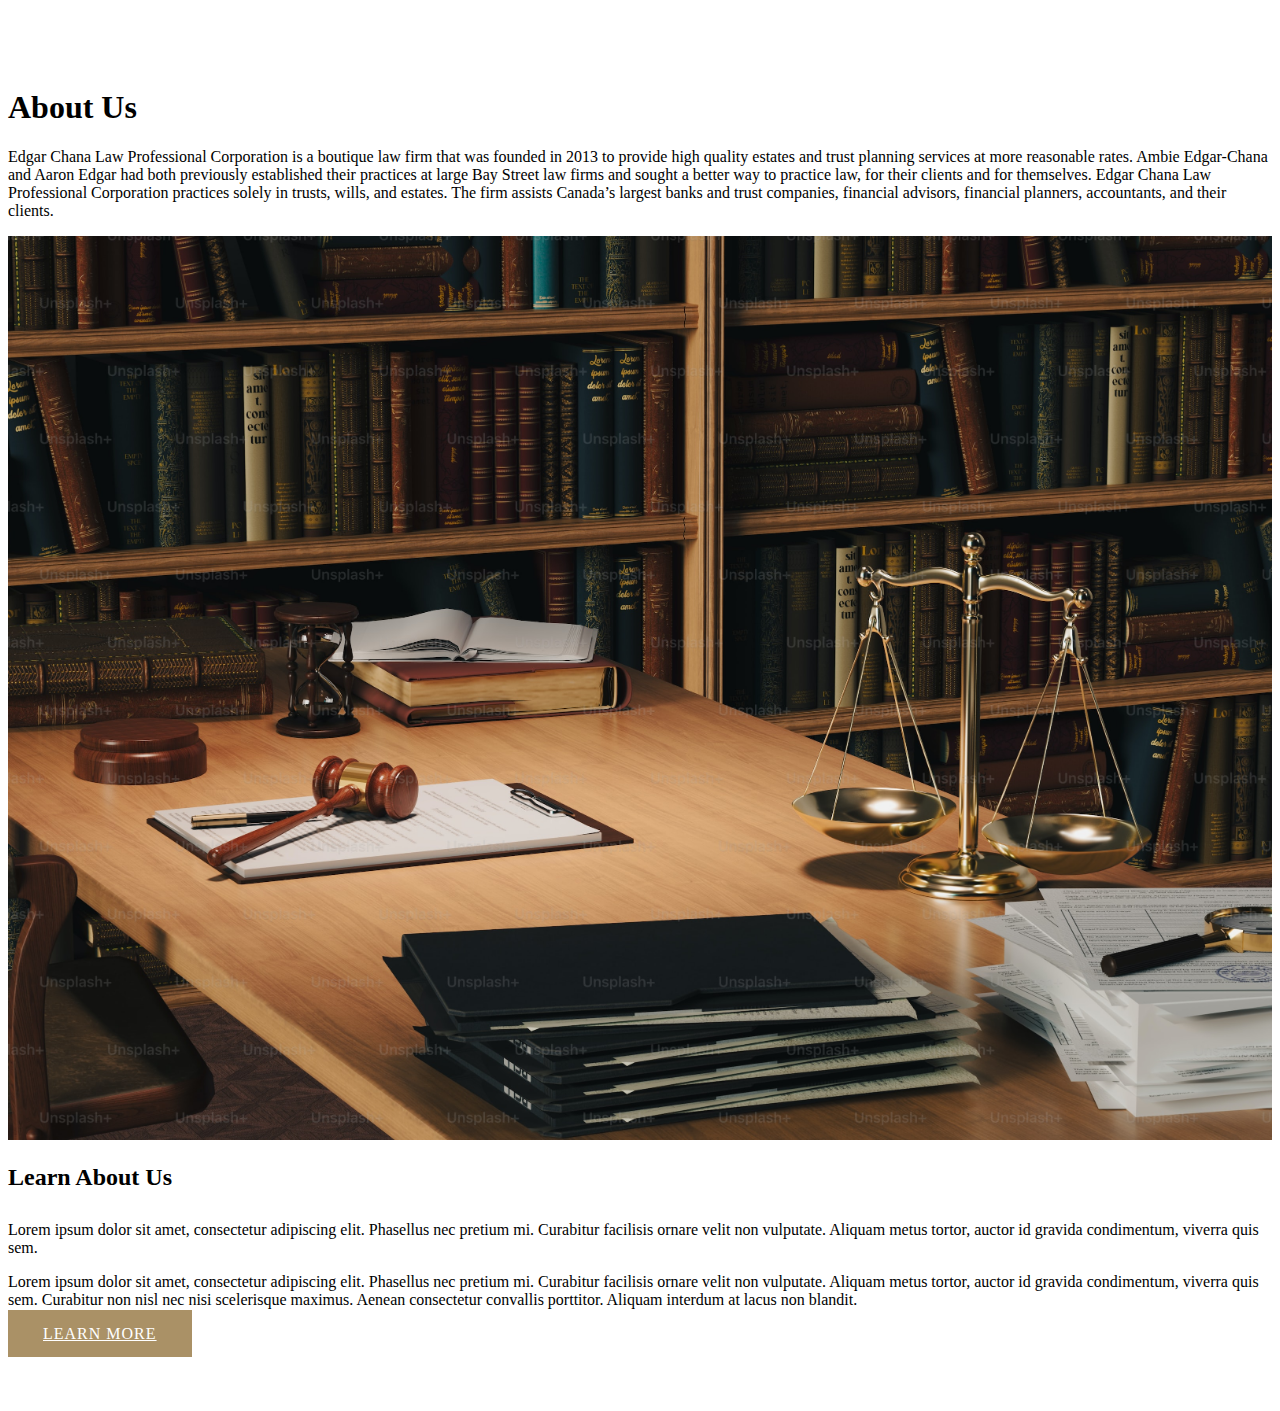
==== aboutus.html @ ec417749 "working on about us page" ====
<!DOCTYPE html>
<html lang="en">
<head>
    <meta charset="UTF-8">
    <meta name="viewport" content="width=device-width, initial-scale=1.0">

    <title>About Us</title>

    <link rel="stylesheet" href="/css/aboutus.css">
</head>
<body>
    <div class="about">
        <div class="container">
            <div class="row align-items-center">
                <h1>About Us</h1>
                <p>Edgar Chana Law Professional Corporation is a boutique law firm that was founded in 2013 to provide high quality estates and trust planning services 
                    at more reasonable rates. Ambie Edgar-Chana and Aaron Edgar had both previously established their practices at large Bay Street law firms and sought 
                    a better way to practice law, for their clients and for themselves.
                    Edgar Chana Law Professional Corporation practices solely in trusts, wills, and estates.
                     The firm assists Canada’s largest banks and trust companies, financial advisors, financial planners, accountants, and their clients.</p>
                <div class="col-lg-6 col-md-6">
                    <div class="about-img">
                        <img src="img/aboutus.jpeg" alt="Image">
                    </div>
                </div>
                <div class="col-lg-6 col-md-6">
                    <div class="section-header">
                        <h2>Learn About Us</h2>
                    </div>
                    <div class="about-text">
                        <p>
                            Lorem ipsum dolor sit amet, consectetur adipiscing elit. Phasellus nec pretium mi. Curabitur facilisis ornare velit non vulputate. Aliquam metus tortor, auctor id gravida condimentum, viverra quis sem.
                        </p>
                        <p>
                            Lorem ipsum dolor sit amet, consectetur adipiscing elit. Phasellus nec pretium mi. Curabitur facilisis ornare velit non vulputate. Aliquam metus tortor, auctor id gravida condimentum, viverra quis sem. Curabitur non nisl nec nisi scelerisque maximus. Aenean consectetur convallis porttitor. Aliquam interdum at lacus non blandit.
                        </p>
                        <a class="btn" href="">Learn More</a>
                    </div>
                </div>
            </div>
        </div>
    </div>
</body>
</html>
---- css/aboutus.css ----
.about {
    position: relative;
    width: 100%;
    padding: 60px 0;
}

.about .section-header {
    margin-bottom: 30px;
}

.about .about-img img {
    width: 100%;
    height: 100%;
    object-fit: cover;
}

.about .about-text p {
    font-size: 16px;
}

.about .about-text a.btn {
    position: relative;
    margin-top: 15px;
    padding: 15px 35px;
    font-size: 16px;
    font-weight: 500;
    letter-spacing: 1px;
    text-transform: uppercase;
    color: #fff;
    border-radius: 0;
    background: #aa9166;
    transition: .3s;
}

.about .about-text a.btn:hover {
    color: #121518;
    background: #aa9166;
}

@media (max-width: 768px) {
    .about .about-img {
        margin-bottom: 30px;
        height: auto;
    }
}
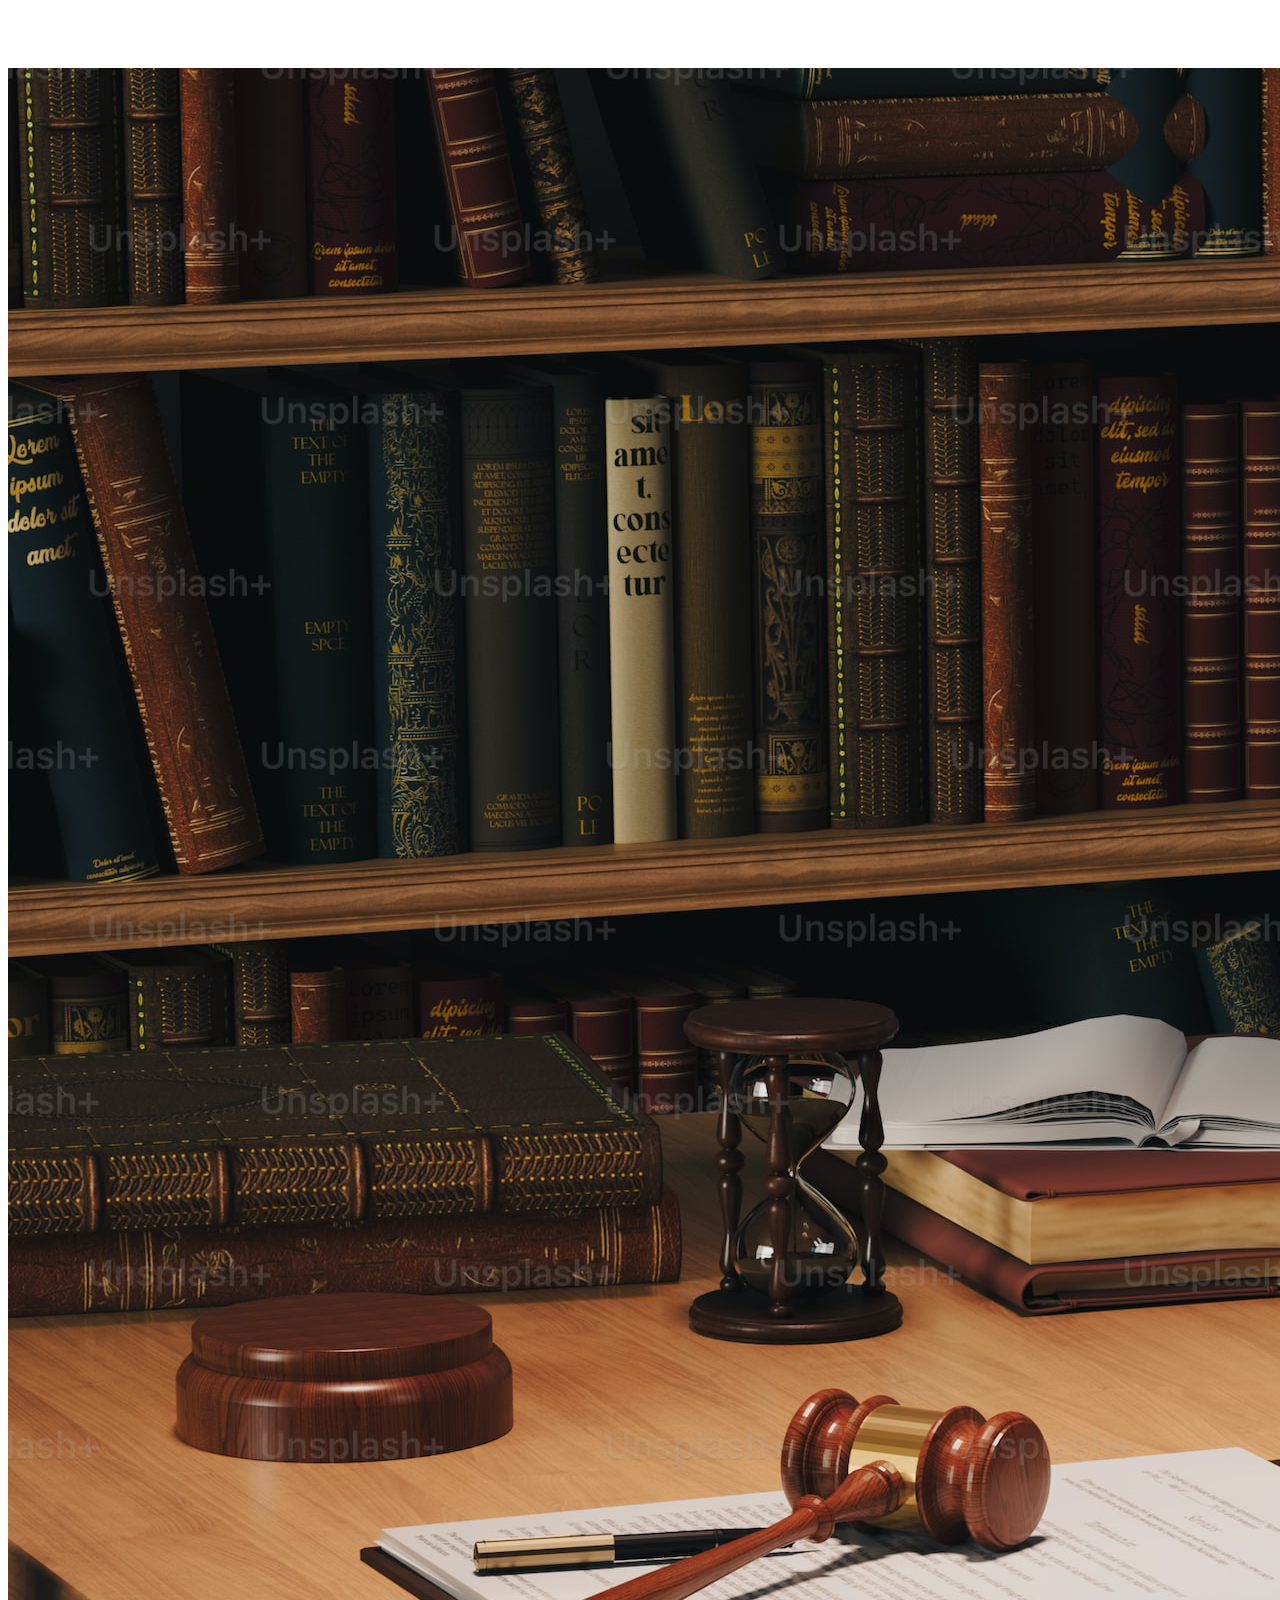
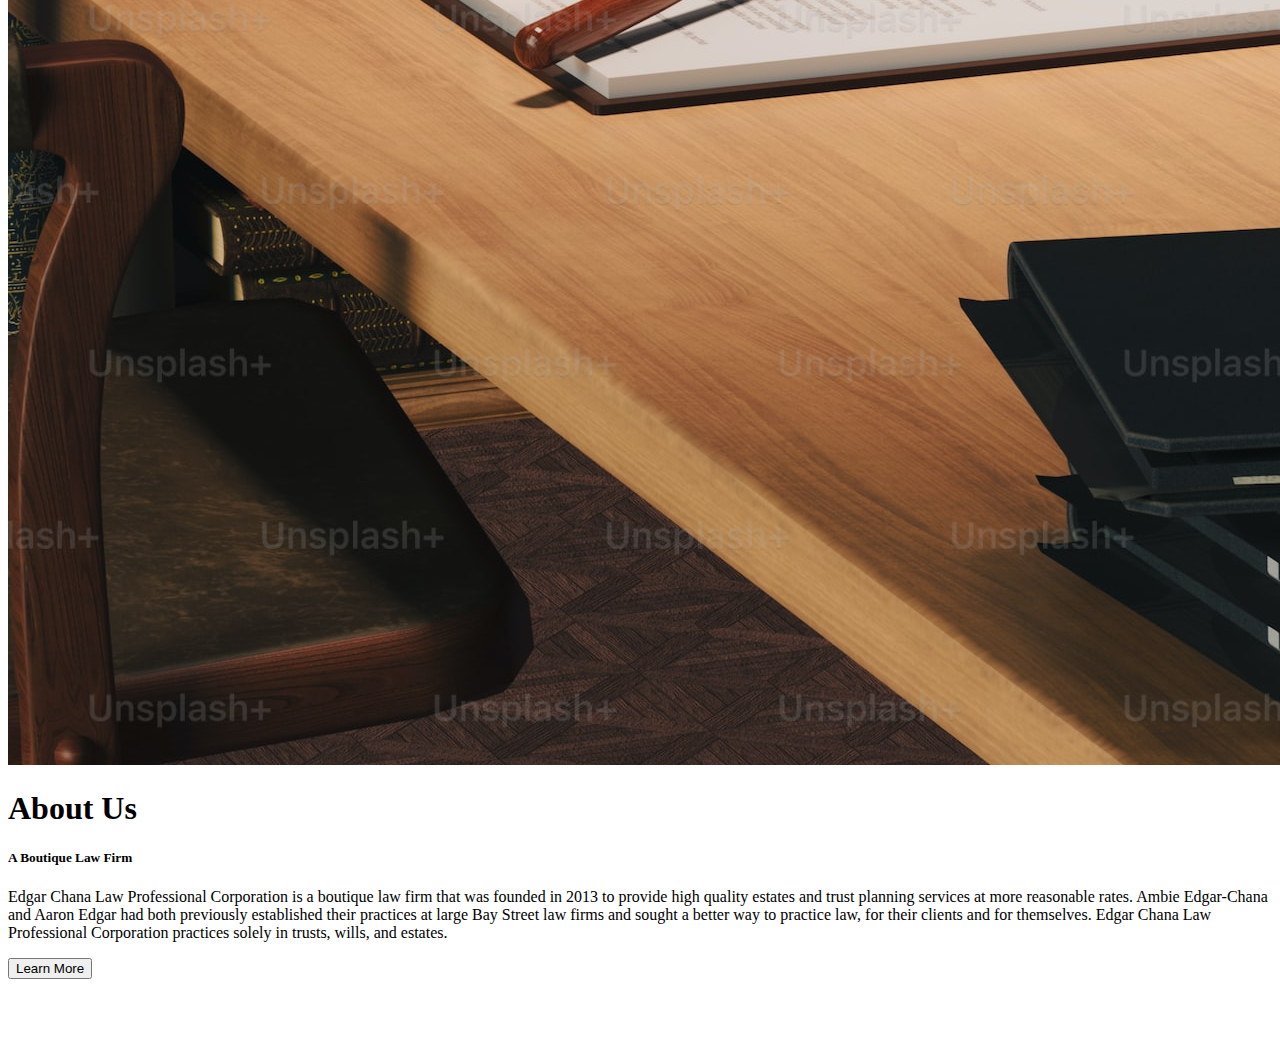
==== commit 698e0ce7: "about us page changed" ====
--- a/aboutus.html
+++ b/aboutus.html
@@ -9,36 +9,21 @@
     <link rel="stylesheet" href="/css/aboutus.css">
 </head>
 <body>
-    <div class="about">
-        <div class="container">
-            <div class="row align-items-center">
+    <section class="about">
+        <div class="content">
+            <img src="img/aboutus.jpeg" alt="About us image">
+            <div class="text">
                 <h1>About Us</h1>
-                <p>Edgar Chana Law Professional Corporation is a boutique law firm that was founded in 2013 to provide high quality estates and trust planning services 
+                <h5>A Boutique Law Firm</h5>
+                <p>
+                    Edgar Chana Law Professional Corporation is a boutique law firm that was founded in 2013 to provide high quality estates and trust planning services 
                     at more reasonable rates. Ambie Edgar-Chana and Aaron Edgar had both previously established their practices at large Bay Street law firms and sought 
                     a better way to practice law, for their clients and for themselves.
                     Edgar Chana Law Professional Corporation practices solely in trusts, wills, and estates.
-                     The firm assists Canada’s largest banks and trust companies, financial advisors, financial planners, accountants, and their clients.</p>
-                <div class="col-lg-6 col-md-6">
-                    <div class="about-img">
-                        <img src="img/aboutus.jpeg" alt="Image">
-                    </div>
-                </div>
-                <div class="col-lg-6 col-md-6">
-                    <div class="section-header">
-                        <h2>Learn About Us</h2>
-                    </div>
-                    <div class="about-text">
-                        <p>
-                            Lorem ipsum dolor sit amet, consectetur adipiscing elit. Phasellus nec pretium mi. Curabitur facilisis ornare velit non vulputate. Aliquam metus tortor, auctor id gravida condimentum, viverra quis sem.
-                        </p>
-                        <p>
-                            Lorem ipsum dolor sit amet, consectetur adipiscing elit. Phasellus nec pretium mi. Curabitur facilisis ornare velit non vulputate. Aliquam metus tortor, auctor id gravida condimentum, viverra quis sem. Curabitur non nisl nec nisi scelerisque maximus. Aenean consectetur convallis porttitor. Aliquam interdum at lacus non blandit.
-                        </p>
-                        <a class="btn" href="">Learn More</a>
-                    </div>
-                </div>
+                </p>
+                <button>Learn More</button>
             </div>
         </div>
-    </div>
+    </section>
 </body>
 </html>
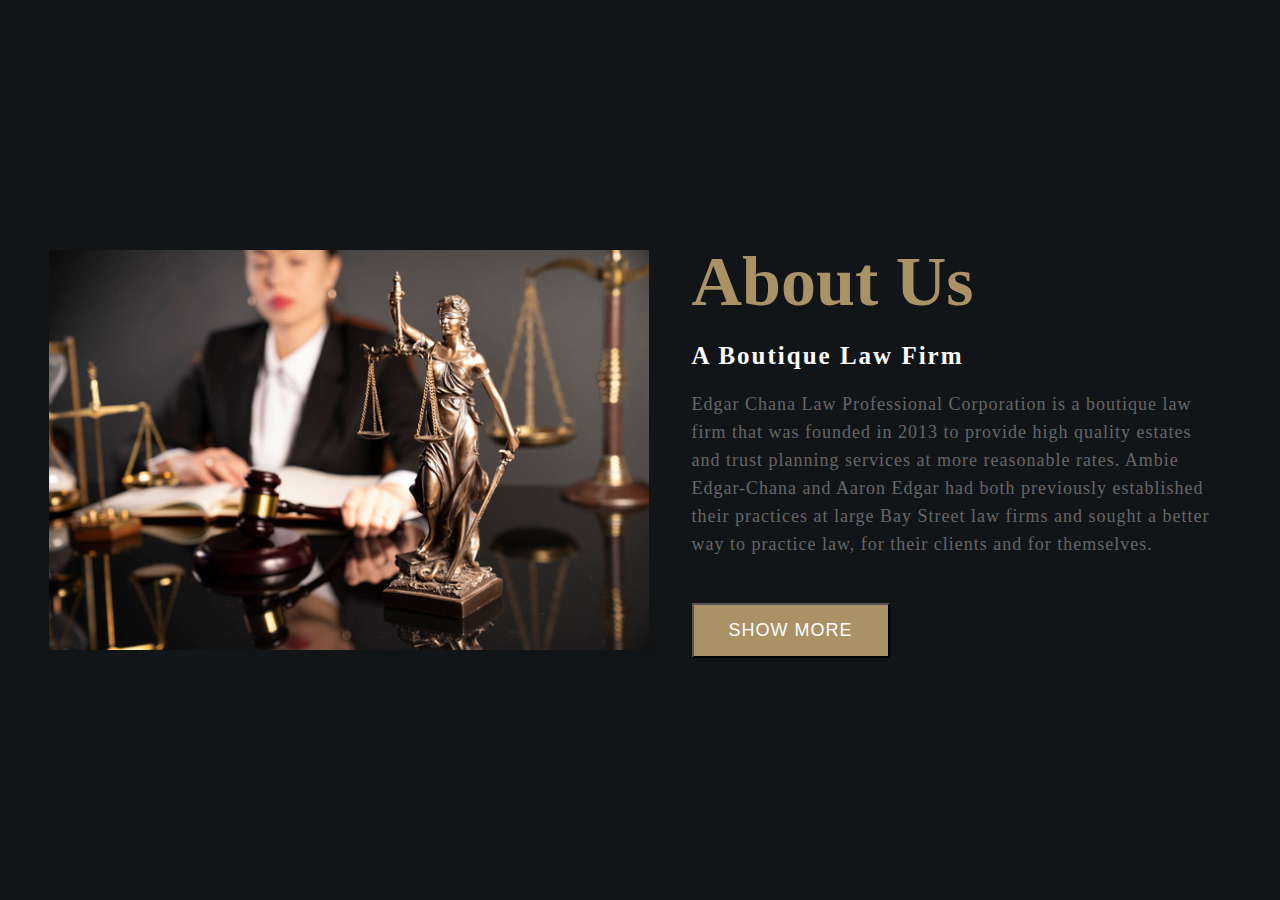
==== commit 0e2ffd86: "Merge branch 'Muna' of https://github.com/MunaRaii/Alchemists_LawFirm_FP into Muna" ====
--- a/aboutus.html
+++ b/aboutus.html
@@ -7,6 +7,7 @@
     <title>About Us</title>
 
     <link rel="stylesheet" href="/css/aboutus.css">
+
 </head>
 <body>
     <section class="about">
@@ -19,11 +20,18 @@
                     Edgar Chana Law Professional Corporation is a boutique law firm that was founded in 2013 to provide high quality estates and trust planning services 
                     at more reasonable rates. Ambie Edgar-Chana and Aaron Edgar had both previously established their practices at large Bay Street law firms and sought 
                     a better way to practice law, for their clients and for themselves.
+                </p>
+                <p class="hidden">
+                    Edgar Chana Law Professional Corporation practices solely in trusts, wills, and estates.
+                    Edgar Chana Law Professional Corporation practices solely in trusts, wills, and estates.
+                    Edgar Chana Law Professional Corporation practices solely in trusts, wills, and estates.
                     Edgar Chana Law Professional Corporation practices solely in trusts, wills, and estates.
                 </p>
-                <button>Learn More</button>
+                <button id="learn-more-btn">Show More</button>
             </div>
         </div>
     </section>
+
+    <script src="./js/about-us.js"></script>
 </body>
 </html>
--- a/css/aboutus.css
+++ b/css/aboutus.css
@@ -1,45 +1,99 @@
-.about {
-    position: relative;
-    width: 100%;
-    padding: 60px 0;
+*{
+    padding: 0;
+    margin: 0;
+    box-sizing: border-box;
 }
 
-.about .section-header {
-    margin-bottom: 30px;
+.about{
+    width: 100%;
+    height: 100vh;
+    background-color: #121518;
+    display: flex;
+    justify-content: center;
+    align-items: center;
 }
 
-.about .about-img img {
-    width: 100%;
-    height: 100%;
-    object-fit: cover;
+.about .content img{
+    height: auto;
+    width: 600px;
+    max-width: 100%;
 }
 
-.about .about-text p {
-    font-size: 16px;
+.text{
+    width: 550px;
+    max-width: 100%;
+    padding: 0 10px;
 }
 
-.about .about-text a.btn {
-    position: relative;
-    margin-top: 15px;
+.content{
+    width: 1280px;
+    max-width: 95%;
+    margin: 0 auto;
+    display: flex;
+    flex-wrap: wrap;
+    align-items: center;
+    justify-content: space-around;
+}
+
+.text h1{
+    color: #aa9166;
+    font-size: 70px;
+    margin-bottom: 20px;
+    text-transform: capitalize;
+}
+
+.text h5{
+    color: white;
+    font-size: 25px;
+    margin-bottom: 20px;
+    text-transform: capitalize;
+    letter-spacing: 2px;
+}
+
+.text p{
+    color: #666;
+    font-size: 18px;
+    line-height: 28px;
+    letter-spacing: 1px;
+    margin-bottom: 45px;
+}
+
+.text p.hidden{
+    display: none;
+}
+
+button{
     padding: 15px 35px;
-    font-size: 16px;
+    font-size: 18px;
     font-weight: 500;
     letter-spacing: 1px;
     text-transform: uppercase;
     color: #fff;
+    background: #aa9166;
     border-radius: 0;
-    background: #aa9166;
-    transition: .3s;
 }
 
-.about .about-text a.btn:hover {
-    color: #121518;
+button:hover{
     background: #aa9166;
+    color:#121518;
+    transition: .4s;
+    cursor: pointer;
 }
 
-@media (max-width: 768px) {
-    .about .about-img {
-        margin-bottom: 30px;
+@media screen and (max-width: 768px){
+    .about{
+        width: 100%;
         height: auto;
+        padding: 70px 0px;
+    }
+}
+
+@media screen and (max-width: 576px){
+    .about .content img{
+        margin-bottom: 35px;
+    }
+    .text h1{
+        font-size: 60px;
+        margin-bottom: 25px;
     }
 }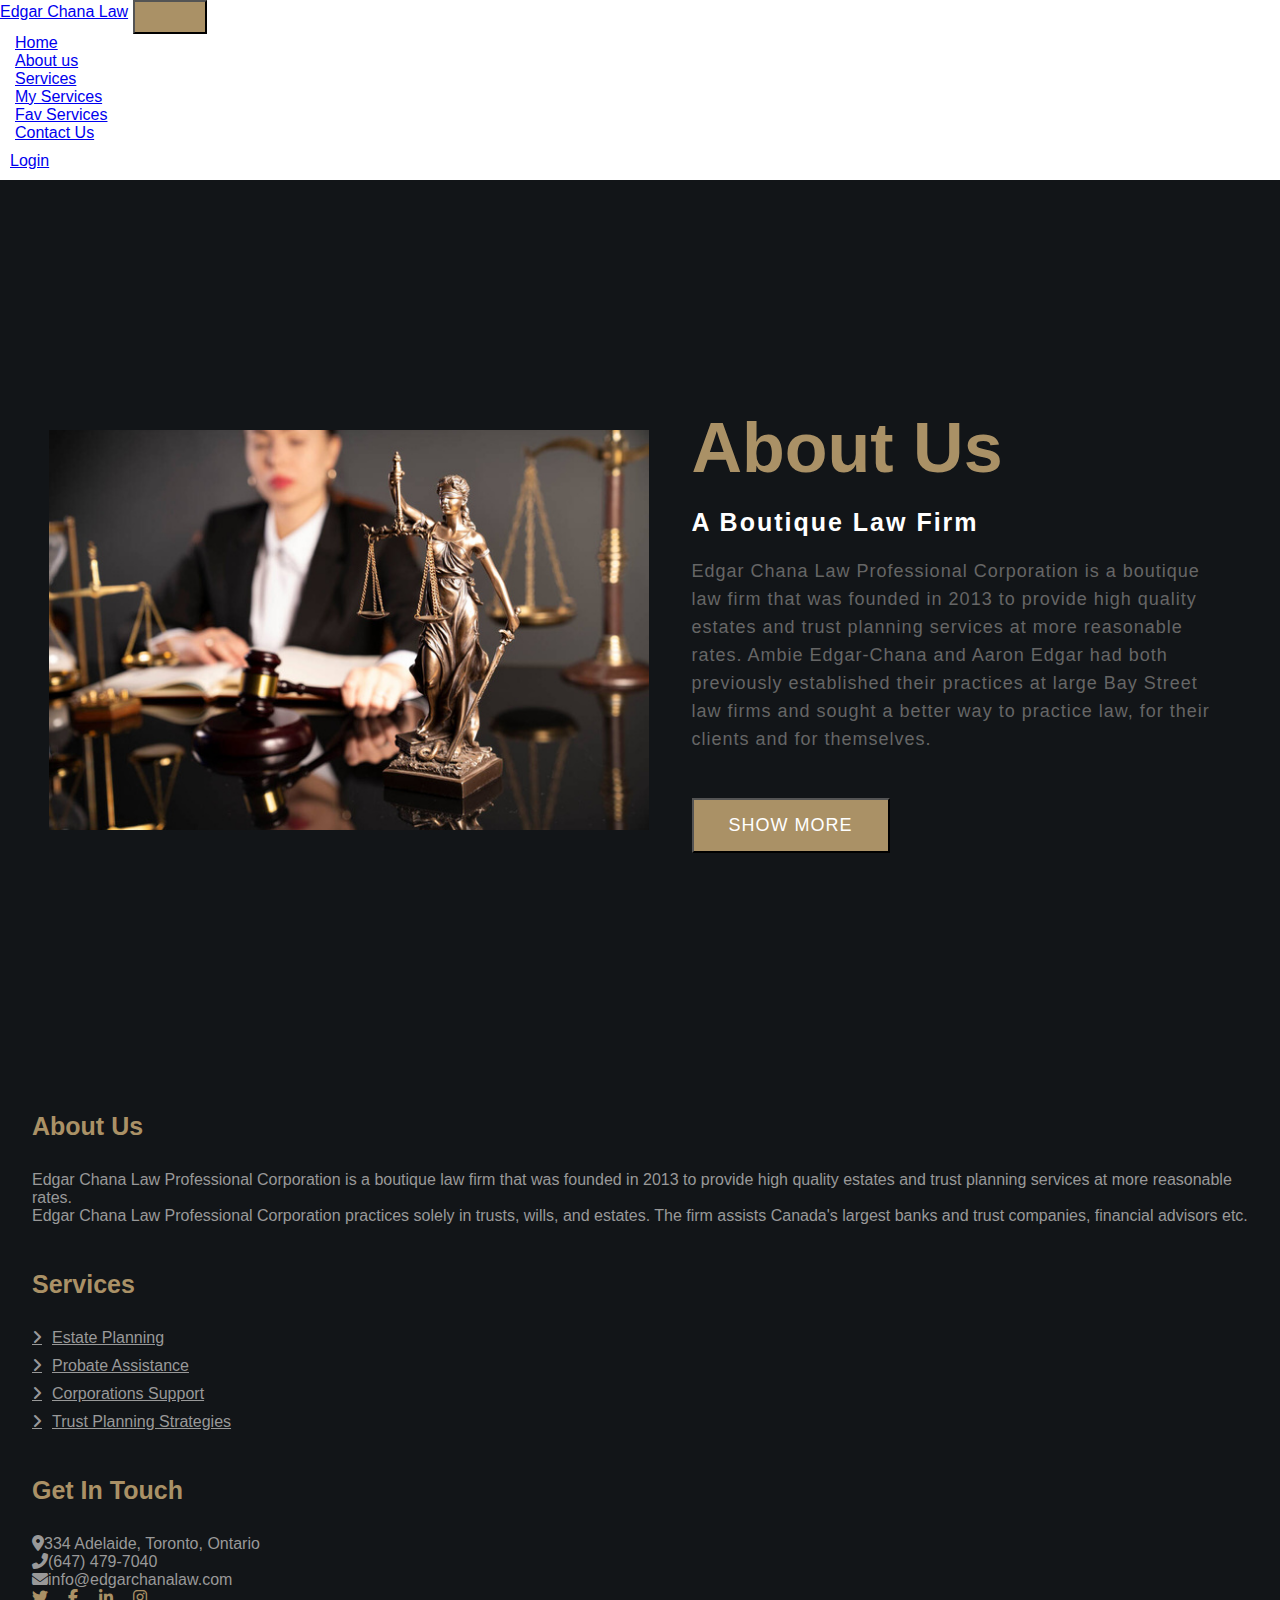
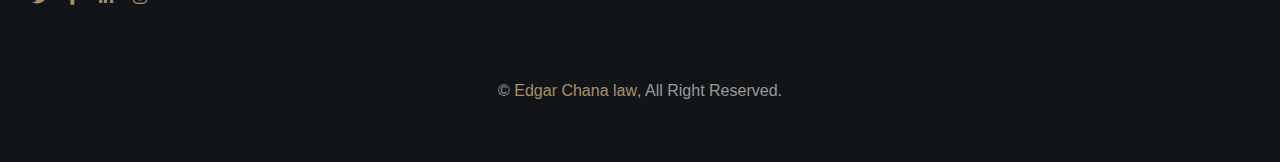
==== commit 2b96a205: "updated link for contact page" ====
--- a/aboutus.html
+++ b/aboutus.html
@@ -1,15 +1,67 @@
-<!DOCTYPE html>
+<!doctype html>
 <html lang="en">
+
 <head>
-    <meta charset="UTF-8">
-    <meta name="viewport" content="width=device-width, initial-scale=1.0">
+    <!-- Required meta tags -->
+    <meta charset="utf-8">
+    <meta name="viewport" content="width=device-width, initial-scale=1">
 
-    <title>About Us</title>
+    <!-- Bootstrap CSS -->
+    <link href="https://cdn.jsdelivr.net/npm/bootstrap@5.0.2/dist/css/bootstrap.min.css" rel="stylesheet"
+        integrity="sha384-EVSTQN3/azprG1Anm3QDgpJLIm9Nao0Yz1ztcQTwFspd3yD65VohhpuuCOmLASjC" crossorigin="anonymous">
 
-    <link rel="stylesheet" href="/css/aboutus.css">
+    <!-- CSS Link -->
+    <link rel="stylesheet" href="./css/style.css">
+    <link rel="stylesheet" href="./css/aboutus.css">
 
+    <!-- fontawsome link -->
+    <link rel="stylesheet" href="https://cdnjs.cloudflare.com/ajax/libs/font-awesome/6.4.2/css/all.min.css" />
+
+
+    <title>Edgar Chana Law</title>
 </head>
+
 <body>
+    <!-- Header Section -->
+    <nav class="navbar navbar-expand-lg navbar-dark bg-dark">
+        <div class="container-fluid">
+            <a class="navbar-brand" href="#">Edgar Chana Law</a>
+            <button class="navbar-toggler" type="button" data-bs-toggle="collapse"
+                data-bs-target="#navbarSupportedContent" aria-controls="navbarSupportedContent" aria-expanded="false"
+                aria-label="Toggle navigation">
+                <span class="navbar-toggler-icon"></span>
+            </button>
+            <div class="collapse navbar-collapse" id="navbarSupportedContent">
+                <ul class="navbar-nav ms-auto mb-2 mb-lg-0">
+                    <li class="nav-item">
+                        <a class="nav-link" aria-current="page" href="index.html">Home</a>
+                    </li>
+                    <li class="nav-item">
+                        <a class="nav-link active" href="aboutus.html">About us</a>
+                    </li>
+                    <li class="nav-item">
+                        <a class="nav-link" href="services.html">Services</a>
+                    </li>
+                    <li class="nav-item">
+                        <a class="nav-link" href="my-services.html">My Services</a>
+                    </li>
+                    <li class="nav-item">
+                        <a class="nav-link" href="fav-services.html">Fav Services</a>
+                    </li>
+                    <li class="nav-item">
+                        <a class="nav-link" href="contact.html">Contact Us</a>
+                    </li>
+                </ul>
+                <ul class="navbar-nav ms-auto mb-2 mb-lg-0">
+                    <li class="nav-but">
+                        <a class="btn btn-outline-light" href="#">Login</a>
+                    </li>
+                </ul>
+            </div>
+        </div>
+    </nav>
+
+    <!-- About Us Section -->
     <section class="about">
         <div class="content">
             <img src="img/aboutus.jpeg" alt="About us image">
@@ -17,21 +69,79 @@
                 <h1>About Us</h1>
                 <h5>A Boutique Law Firm</h5>
                 <p>
-                    Edgar Chana Law Professional Corporation is a boutique law firm that was founded in 2013 to provide high quality estates and trust planning services 
-                    at more reasonable rates. Ambie Edgar-Chana and Aaron Edgar had both previously established their practices at large Bay Street law firms and sought 
+                    Edgar Chana Law Professional Corporation is a boutique law firm that was founded in 2013 to provide
+                    high quality estates and trust planning services
+                    at more reasonable rates. Ambie Edgar-Chana and Aaron Edgar had both previously established their
+                    practices at large Bay Street law firms and sought
                     a better way to practice law, for their clients and for themselves.
                 </p>
                 <p class="hidden">
-                    Edgar Chana Law Professional Corporation practices solely in trusts, wills, and estates.
-                    Edgar Chana Law Professional Corporation practices solely in trusts, wills, and estates.
-                    Edgar Chana Law Professional Corporation practices solely in trusts, wills, and estates.
-                    Edgar Chana Law Professional Corporation practices solely in trusts, wills, and estates.
+                    Edgar Chana Law Professional Corporation practices solely in trusts, wills, and estates. 
+                    The firm assists Canada’s largest banks and trust companies, financial advisors, financial planners, accountants, and their clients.
+                    Edgar Chana Law Professional Corporation practices solely in trusts, wills, and estates. 
+                    The firm assists Canada’s largest banks and trust companies, financial advisors, financial planners, accountants, and their clients.
                 </p>
                 <button id="learn-more-btn">Show More</button>
             </div>
         </div>
     </section>
 
-    <script src="./js/about-us.js"></script>
+    <!-- Footer Section -->
+    <div class="footer">
+        <div class="container">
+            <div class="row">
+                <div class="col-md-6 col-lg-6">
+                    <div class="footer-about">
+                        <h2>About Us</h2>
+                        <p>
+                            Edgar Chana Law Professional Corporation is a boutique law firm that was founded in 2013 to
+                            provide
+                            high quality estates and trust planning services at more reasonable rates.
+                            <br>
+                            Edgar Chana Law Professional Corporation practices solely in trusts, wills, and estates. The
+                            firm assists
+                            Canada's largest banks and trust companies, financial advisors etc.
+                        </p>
+                    </div>
+                </div>
+                <div class="col-md-6 col-lg-6">
+                    <div class="row">
+                        <div class="col-md-6 col-lg-6">
+                            <div class="footer-link">
+                                <h2>Services </h2>
+                                <a href="#services">Estate Planning</a>
+                                <a href="#services">Probate Assistance</a>
+                                <a href="#services">Corporations Support</a>
+                                <a href="#services">Trust Planning Strategies</a>
+                            </div>
+                        </div>
+                        <div class="col-md-6 col-lg-6">
+                            <div class="footer-contact">
+                                <h2>Get In Touch</h2>
+                                <p><i class="fa fa-map-marker-alt"></i><a
+                                        href="https://maps.google.com?q=334+Adelaide,Toronto,Ontario"
+                                        target="_blank">334 Adelaide, Toronto, Ontario</a></p>
+                                <p><i class="fa fa-phone-alt"></i><a href="tel:+16474797040">(647) 479-7040</a></p>
+                                <p><i class="fa fa-envelope"></i><a
+                                        href="mailto:info@edgarchanalaw.com">info@edgarchanalaw.com</a></p>
+                                <div class="footer-social">
+                                    <a href="https://twitter.com/"><i class="fab fa-twitter"></i></a>
+                                    <a href="https://www.facebook.com/"><i class="fab fa-facebook-f"></i></a>
+                                    <a href="https://www.linkedin.com/"><i class="fab fa-linkedin-in"></i></a>
+                                    <a href="https://www.instagram.com/"><i class="fab fa-instagram"></i></a>
+                                </div>
+                            </div>
+                        </div>
+                    </div>
+                </div>
+            </div>
+        </div>
+        <div class="copyright">
+            <p>&copy; <a href="#">Edgar Chana law</a>, All Right Reserved.</p>
+        </div>
+    </div>
+
+    <script src="js/about-us.js"></script>
 </body>
-</html>
+
+</html>--- a/css/style.css
+++ b/css/style.css
@@ -0,0 +1,427 @@
+/* General CSS */
+
+body {
+    color: #666;
+    background: #fff;
+    font-family: 'Roboto', sans-serif;
+    font-weight: 400;
+}
+
+h1 {
+    font-weight: 600;
+    color: #121518;
+}
+
+/* Navigation CSS */
+
+.navbar .navbar-nav .nav-item a {
+    padding: 15px;
+}
+
+.navbar .navbar-nav .nav-item a:hover {
+    color: #aa9166;
+}
+
+.navbar .navbar-nav .nav-but {
+    padding: 10px;
+}
+.navbar #welcomeMessage {
+    color: white;
+    margin-top: 20px;
+}
+#appointment_button{
+    
+    border: none;
+    background-color: #aa9166;
+    color: #fff;
+    width: 20%;
+    height: 40px;
+    margin: 2rem 40%;
+    border-radius: 10px;
+    
+}
+
+#appointment_button:hover{
+    background-color: black;
+}
+
+#appointment_button a{
+    color: #fff;
+    text-decoration:none;
+
+   
+}
+
+/* Slider CSS */
+
+.carousel {
+    position: relative;
+    width: 100%;
+    height: calc(100vh - 170px);
+    margin: 0 auto;
+    text-align: center;
+    overflow: hidden;
+}
+
+.carousel .carousel-inner,
+.carousel .carousel-item {
+    position: relative;
+    width: 100%;
+    height: 100%;
+}
+
+.carousel .carousel-item img {
+    width: 100%;
+    height: 100%;
+    object-fit: cover;
+}
+
+.carousel .carousel-item::after {
+    position: absolute;
+    content: "";
+    width: 100%;
+    height: 100%;
+    top: 0;
+    left: 0;
+    background: rgba(0, 0, 0, .3);
+    /* z-index: 1; */
+}
+
+.carousel .carousel-caption {
+    position: absolute;
+    top: 0;
+    bottom: 0;
+    display: flex;
+    align-items: center;
+    justify-content: center;
+    flex-direction: column;
+    height: calc(100vh - 170px);
+}
+
+.carousel .carousel-caption h1 {
+    color: #ffffff;
+    font-size: 60px;
+    font-weight: 700;
+    margin-bottom: 20px;
+}
+
+.carousel .carousel-caption p {
+    color: #ffffff;
+    font-size: 25px;
+    margin-bottom: 25px;
+}
+
+.carousel .carousel-caption .btn {
+    padding: 15px 35px;
+    font-size: 18px;
+    font-weight: 500;
+    letter-spacing: 1px;
+    text-transform: uppercase;
+    color: #fff;
+    background: #aa9166;
+    border-radius: 0;
+    transition: .3s;
+    margin: 0.3rem;
+}
+
+.carousel .carousel-caption .btn:hover {
+    background: #aa9166;
+    color: #121518;
+}
+
+@media (max-width: 768px) {
+    .carousel .carousel-caption h1 {
+        font-size: 40px;
+        font-weight: 700;
+    }
+
+    .carousel .carousel-caption p {
+        font-size: 20px;
+    }
+
+    .carousel .carousel-caption .btn {
+        padding: 12px 30px;
+        font-size: 18px;
+        font-weight: 500;
+        letter-spacing: 0;
+    }
+}
+
+@media (max-width: 576px) {
+    .carousel .carousel-caption h1 {
+        font-size: 30px;
+        font-weight: 500;
+    }
+
+    .carousel .carousel-caption p {
+        font-size: 16px;
+    }
+
+    .carousel .carousel-caption .btn {
+        padding: 10px 25px;
+        font-size: 16px;
+        font-weight: 400;
+        letter-spacing: 0;
+    }
+}
+
+.carousel .animated {
+    -webkit-animation-duration: 1.5s;
+    animation-duration: 1.5s;
+}
+
+/* About Us CSS */
+
+.about {
+    position: relative;
+    width: 100%;
+    padding: 60px 0;
+}
+
+.about .section-header {
+    margin-bottom: 30px;
+}
+
+.about .about-img img {
+    width: 100%;
+    height: 100%;
+    object-fit: cover;
+}
+
+.about .about-text p {
+    font-size: 16px;
+}
+.about .about-text a.btn {
+    position: relative;
+    margin-top: 15px;
+    padding: 15px 35px;
+    font-size: 16px;
+    font-weight: 500;
+    letter-spacing: 1px;
+    text-transform: uppercase;
+    color: #fff;
+    border-radius: 0;
+    background: #aa9166;
+    transition: .3s;
+}
+
+.about .about-text a.btn:hover {
+    color: #121518;
+    background: #aa9166;
+}
+
+@media (max-width: 768px) {
+    .about .about-img {
+        margin-bottom: 30px;
+        height: auto;
+    }
+}
+
+/* Services CSS */
+.service-container {
+    /* min-height: 100vh;
+    width: 100%; */
+    background-color: #121518;
+}
+.service .card {
+    background-color: #aa9166;
+    color: #fff;
+}
+
+.service .img{
+    padding-bottom: 55%;
+    background-size: cover;
+    background-position: center;
+}
+
+/* 
+.service-container {
+    min-height: 100vh;
+    width: 100%;
+    background-color: #121518;
+}
+
+.service-wrapper {
+    padding: 5% 8%;
+}
+
+.service {
+    display: flex;
+    flex-direction: column;
+    align-items: center;
+}
+
+.service h1 {
+    color: #aa9166;
+    font-size: 4rem;
+    letter-spacing: 2px;
+}
+
+.service .cards {
+    display: grid;
+    grid-template-columns: repeat(2, 1fr);  
+    gap: 30px;
+    margin-top: 30px;
+}
+
+.service .card {
+    grid-template-columns: repeat(3, 1fr);
+    gap: 30px;
+    margin-top: 90px;
+}
+
+.service .card {
+    height: 300px;
+    width: 320px;
+    background-color: #aa9166;
+    padding: 3% 8%;
+    border: 0.2px solid rgba(144, 226, 174, 00.2);
+    border-radius: 10px;
+    transition: 0.6s;
+    display: flex;
+    align-items: center;
+    flex-direction: column;
+    position: relative;
+    overflow: hidden;
+
+}
+
+.service .card i {
+    color: rgb(78, 77, 77);
+    margin-top: 15px;
+    margin-bottom: 20px;
+    font-size: 2.8rem;
+
+}
+
+.service .card h2 {
+    color: #fff;
+    font-size: 20px;
+    font-weight: 600;
+    letter-spacing: 1px;
+
+}
+
+.service .card li {
+    text-align: left;
+    width: 100%;
+    margin: 12px 0;
+    color: #fff;
+    font-size: 12px;
+}
+
+.service .card:hover {
+    color: black;
+    background-color: #aa9166;
+    transform: translateY(-8px);
+    border-color: #fff;
+}
+
+@media screen and (max-width:768px) {
+    .cards {
+        grid-template-columns: repeat(2, 1fr);
+
+    }
+
+}
+
+@media screen and (max-width:576px) {
+    .cards {
+        grid-template-columns: repeat(1, 1fr);
+
+    }
+
+    h1 {
+        font-size: 2rem;
+    }
+
+} */
+
+
+/* Footer CSS */
+
+.footer {
+    position: relative;
+    padding: 2rem;
+    background: #121518;
+    color: #ffffff;
+}
+
+.footer .footer-about,
+.footer .footer-link,
+.footer .footer-contact {
+    position: relative;
+    margin-bottom: 45px;
+    color: #999999;
+}
+
+.footer .footer-about h2,
+.footer .footer-link h2,
+.footer .footer-contact h2 {
+    position: relative;
+    margin-bottom: 30px;
+    font-size: 25px;
+    font-weight: 600;
+    color: #aa9166;
+}
+
+.footer .footer-contact p a{
+    color: #999999;
+    text-decoration: none;
+}
+
+.footer .footer-link a {
+    display: block;
+    margin-bottom: 10px;
+    color: #999999;
+    transition: .3s;
+}
+
+.footer .footer-link a::before {
+    position: relative;
+    content: "\f105";
+    font-family: "Font Awesome 5 Free";
+    font-weight: 900;
+    margin-right: 10px;
+}
+
+.footer .footer-link a:hover {
+    color: #aa9166;
+    letter-spacing: 1px;
+}
+.footer .footer-contact .footer-social a{
+    color: #aa9166 ;
+    letter-spacing: 1rem;
+}
+
+.footer .copyright {
+    padding: 30px 15px;
+}
+
+.footer .copyright p {
+    margin: 0;
+    color: #999999;
+}
+
+.footer .copyright p {
+    text-align: center;
+}
+
+.footer .copyright p a {
+    text-decoration: none;
+    color: #aa9166;
+    font-weight: 500;
+}
+
+.footer .copyright p a:hover {
+    color: #ffffff;
+}
+
+@media (max-width: 768px) {
+
+    .footer .copyright p,
+    .footer .copyright .col-md-6:last-child p {
+        margin: 5px 0;
+        text-align: center;
+    }
+}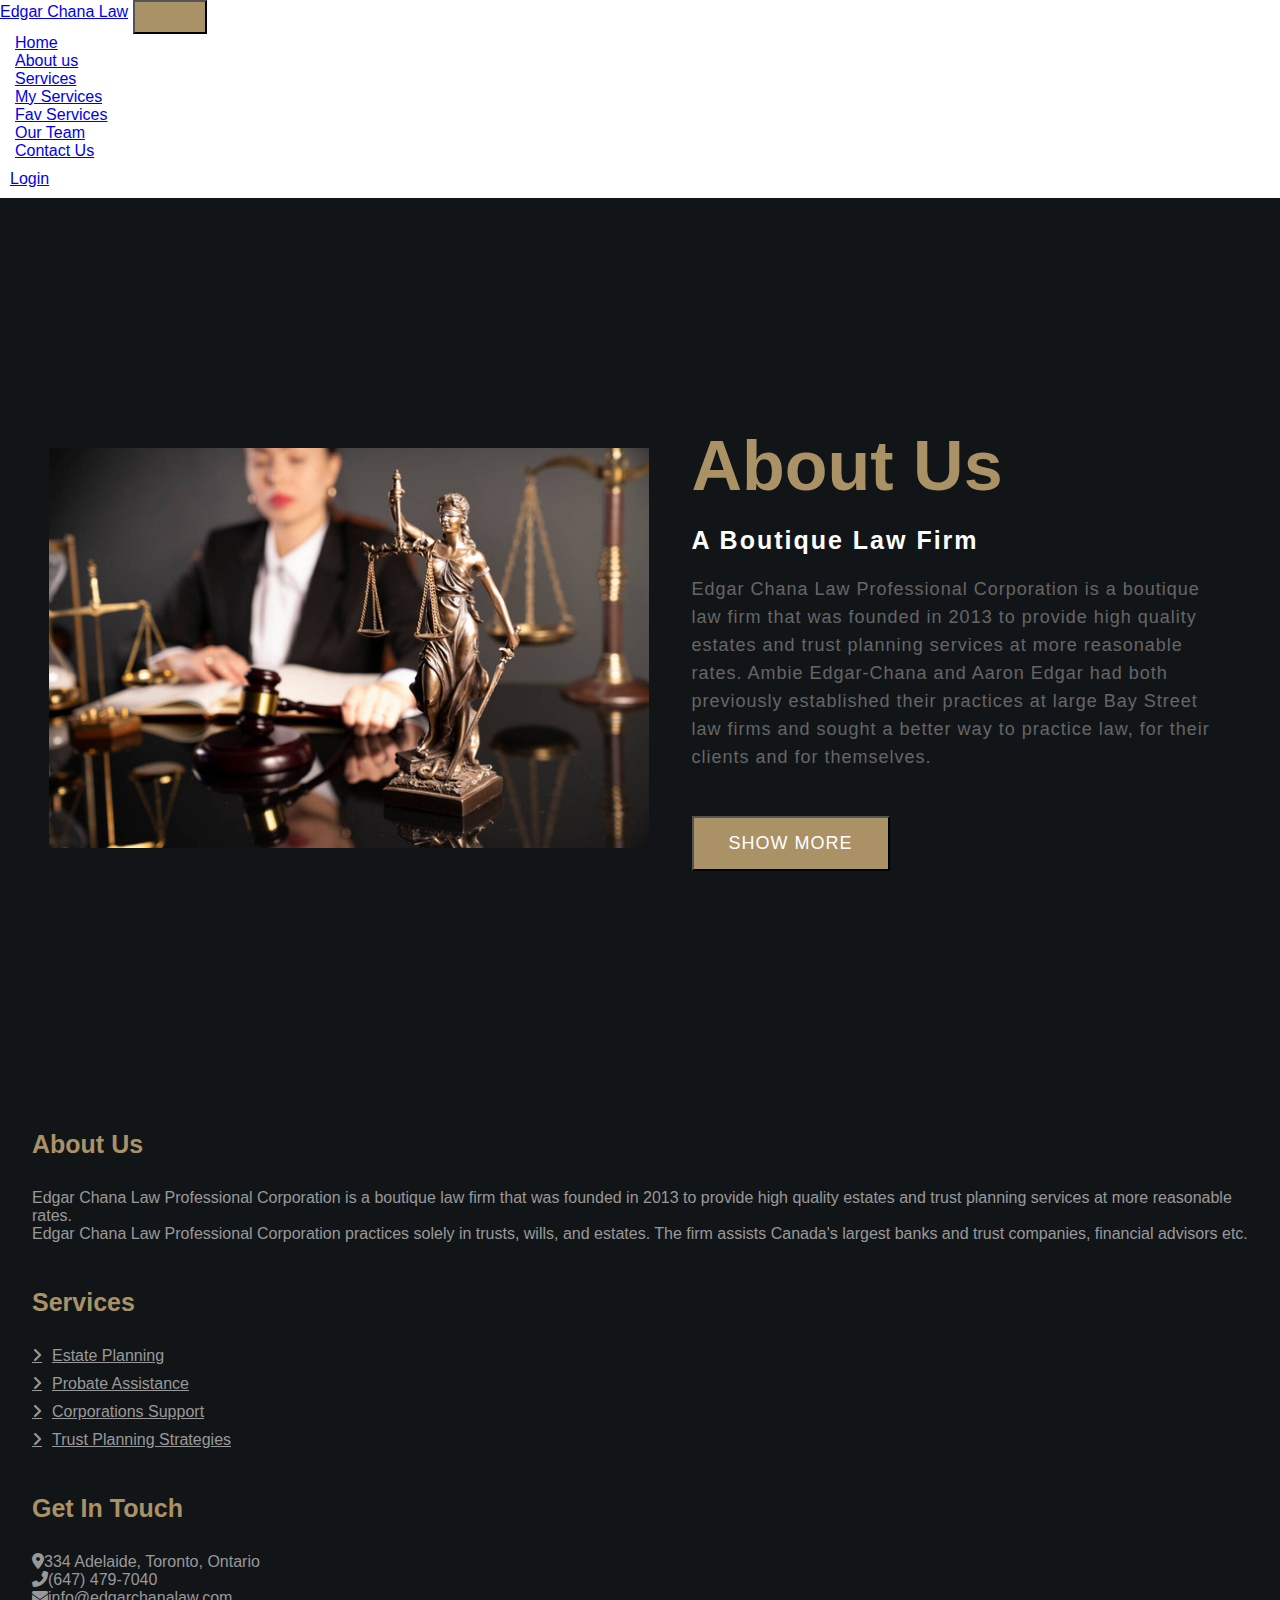
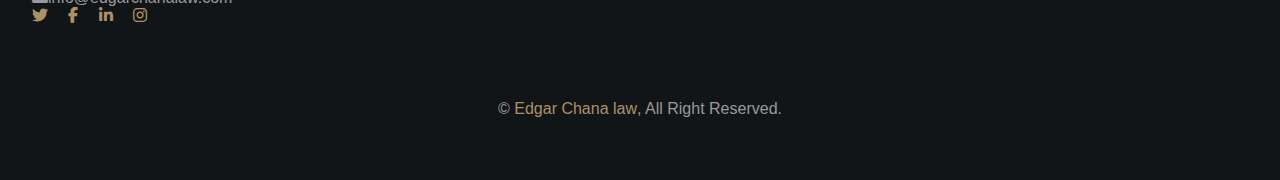
==== commit a24b5c62: "added team section in nav" ====
--- a/aboutus.html
+++ b/aboutus.html
@@ -47,6 +47,9 @@
                     </li>
                     <li class="nav-item">
                         <a class="nav-link" href="fav-services.html">Fav Services</a>
+                    </li>
+                    <li class="nav-item">
+                        <a class="nav-link active" href="team.html">Our Team</a>
                     </li>
                     <li class="nav-item">
                         <a class="nav-link" href="contact.html">Contact Us</a>
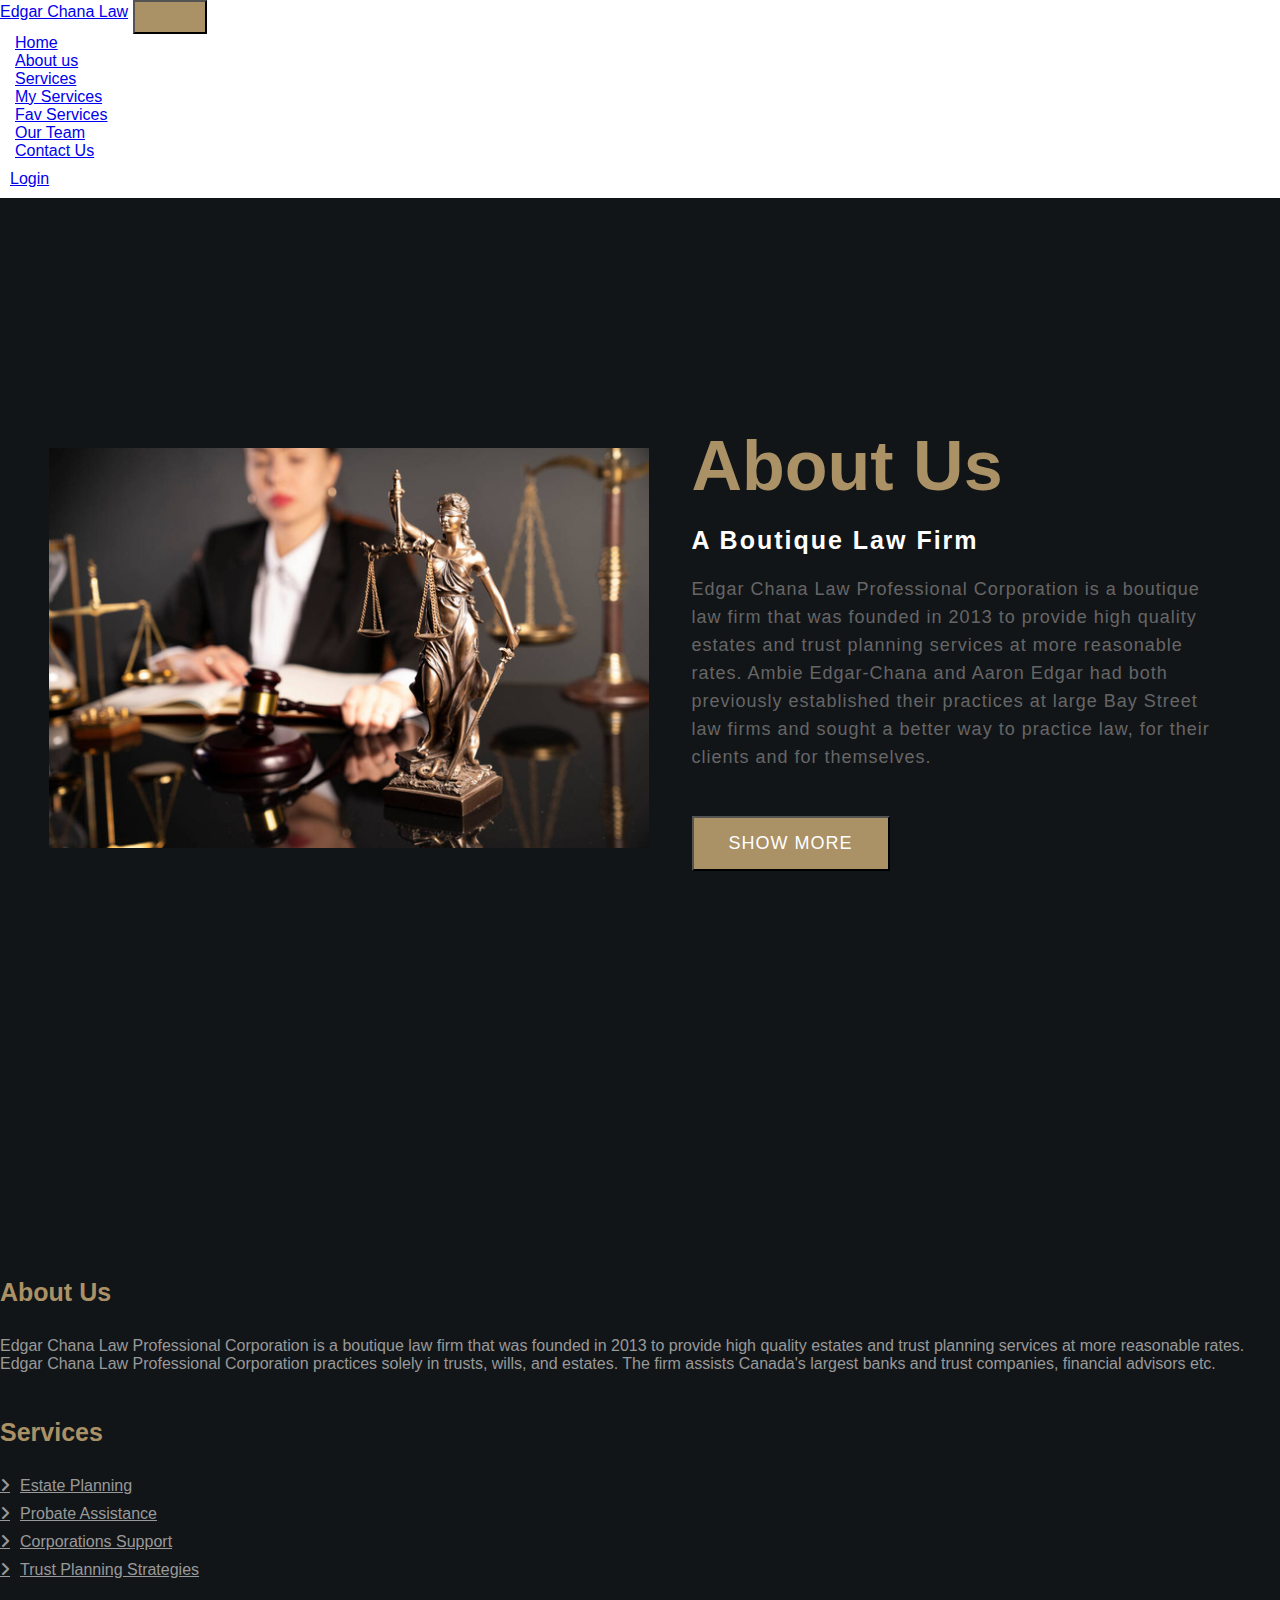
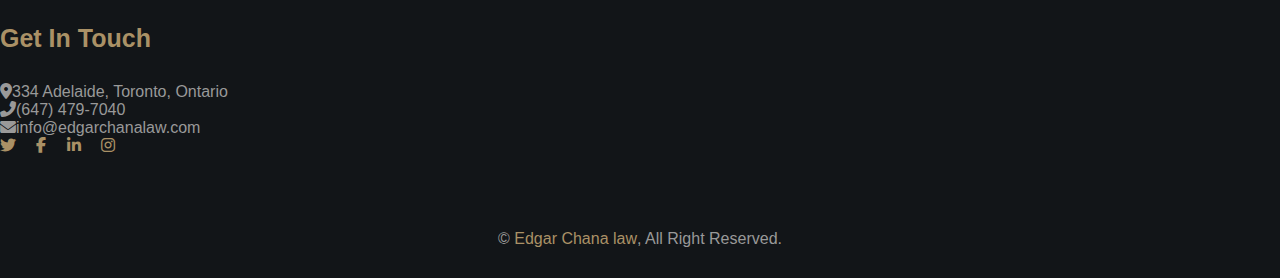
==== commit 0feff40a: "removed active from nav" ====
--- a/aboutus.html
+++ b/aboutus.html
@@ -37,7 +37,7 @@
                         <a class="nav-link" aria-current="page" href="index.html">Home</a>
                     </li>
                     <li class="nav-item">
-                        <a class="nav-link active" href="aboutus.html">About us</a>
+                        <a class="nav-link" href="aboutus.html">About us</a>
                     </li>
                     <li class="nav-item">
                         <a class="nav-link" href="services.html">Services</a>
@@ -49,7 +49,7 @@
                         <a class="nav-link" href="fav-services.html">Fav Services</a>
                     </li>
                     <li class="nav-item">
-                        <a class="nav-link active" href="team.html">Our Team</a>
+                        <a class="nav-link" href="team.html">Our Team</a>
                     </li>
                     <li class="nav-item">
                         <a class="nav-link" href="contact.html">Contact Us</a>
--- a/css/style.css
+++ b/css/style.css
@@ -342,7 +342,7 @@
 
 .footer {
     position: relative;
-    padding: 2rem;
+    padding-top: 180px;
     background: #121518;
     color: #ffffff;
 }
@@ -389,6 +389,7 @@
     color: #aa9166;
     letter-spacing: 1px;
 }
+
 .footer .footer-contact .footer-social a{
     color: #aa9166 ;
     letter-spacing: 1rem;
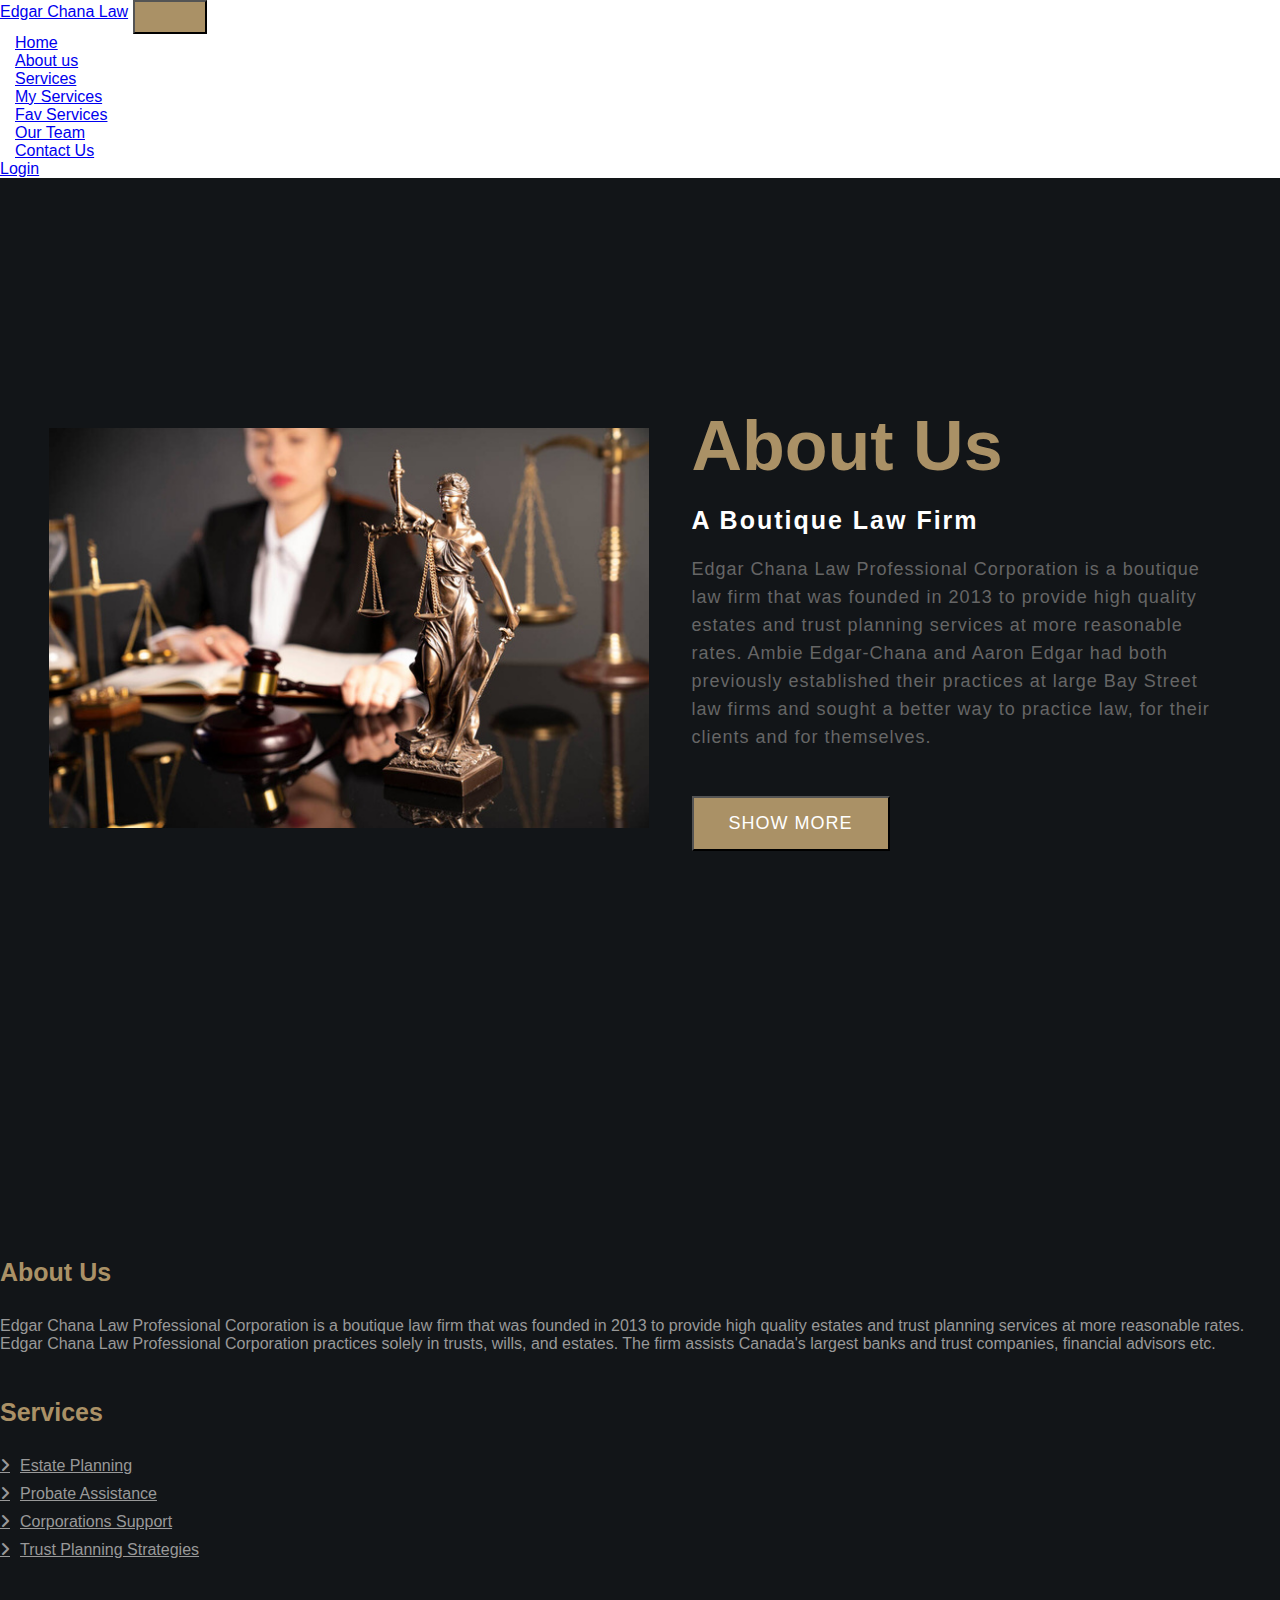
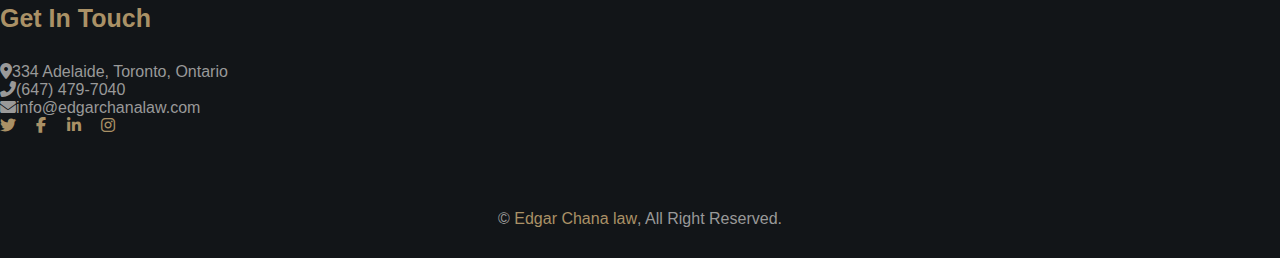
==== commit 570d0b81: "added active attribute according to active page" ====
--- a/aboutus.html
+++ b/aboutus.html
@@ -37,7 +37,7 @@
                         <a class="nav-link" aria-current="page" href="index.html">Home</a>
                     </li>
                     <li class="nav-item">
-                        <a class="nav-link" href="aboutus.html">About us</a>
+                        <a class="nav-link active" href="aboutus.html">About us</a>
                     </li>
                     <li class="nav-item">
                         <a class="nav-link" href="services.html">Services</a>
--- a/css/style.css
+++ b/css/style.css
@@ -20,36 +20,6 @@
 
 .navbar .navbar-nav .nav-item a:hover {
     color: #aa9166;
-}
-
-.navbar .navbar-nav .nav-but {
-    padding: 10px;
-}
-.navbar #welcomeMessage {
-    color: white;
-    margin-top: 20px;
-}
-#appointment_button{
-    
-    border: none;
-    background-color: #aa9166;
-    color: #fff;
-    width: 20%;
-    height: 40px;
-    margin: 2rem 40%;
-    border-radius: 10px;
-    
-}
-
-#appointment_button:hover{
-    background-color: black;
-}
-
-#appointment_button a{
-    color: #fff;
-    text-decoration:none;
-
-   
 }
 
 /* Slider CSS */
@@ -121,7 +91,6 @@
     background: #aa9166;
     border-radius: 0;
     transition: .3s;
-    margin: 0.3rem;
 }
 
 .carousel .carousel-caption .btn:hover {
@@ -205,11 +174,6 @@
     transition: .3s;
 }
 
-.about .about-text a.btn:hover {
-    color: #121518;
-    background: #aa9166;
-}
-
 @media (max-width: 768px) {
     .about .about-img {
         margin-bottom: 30px;
@@ -234,110 +198,6 @@
     background-position: center;
 }
 
-/* 
-.service-container {
-    min-height: 100vh;
-    width: 100%;
-    background-color: #121518;
-}
-
-.service-wrapper {
-    padding: 5% 8%;
-}
-
-.service {
-    display: flex;
-    flex-direction: column;
-    align-items: center;
-}
-
-.service h1 {
-    color: #aa9166;
-    font-size: 4rem;
-    letter-spacing: 2px;
-}
-
-.service .cards {
-    display: grid;
-    grid-template-columns: repeat(2, 1fr);  
-    gap: 30px;
-    margin-top: 30px;
-}
-
-.service .card {
-    grid-template-columns: repeat(3, 1fr);
-    gap: 30px;
-    margin-top: 90px;
-}
-
-.service .card {
-    height: 300px;
-    width: 320px;
-    background-color: #aa9166;
-    padding: 3% 8%;
-    border: 0.2px solid rgba(144, 226, 174, 00.2);
-    border-radius: 10px;
-    transition: 0.6s;
-    display: flex;
-    align-items: center;
-    flex-direction: column;
-    position: relative;
-    overflow: hidden;
-
-}
-
-.service .card i {
-    color: rgb(78, 77, 77);
-    margin-top: 15px;
-    margin-bottom: 20px;
-    font-size: 2.8rem;
-
-}
-
-.service .card h2 {
-    color: #fff;
-    font-size: 20px;
-    font-weight: 600;
-    letter-spacing: 1px;
-
-}
-
-.service .card li {
-    text-align: left;
-    width: 100%;
-    margin: 12px 0;
-    color: #fff;
-    font-size: 12px;
-}
-
-.service .card:hover {
-    color: black;
-    background-color: #aa9166;
-    transform: translateY(-8px);
-    border-color: #fff;
-}
-
-@media screen and (max-width:768px) {
-    .cards {
-        grid-template-columns: repeat(2, 1fr);
-
-    }
-
-}
-
-@media screen and (max-width:576px) {
-    .cards {
-        grid-template-columns: repeat(1, 1fr);
-
-    }
-
-    h1 {
-        font-size: 2rem;
-    }
-
-} */
-
-
 /* Footer CSS */
 
 .footer {
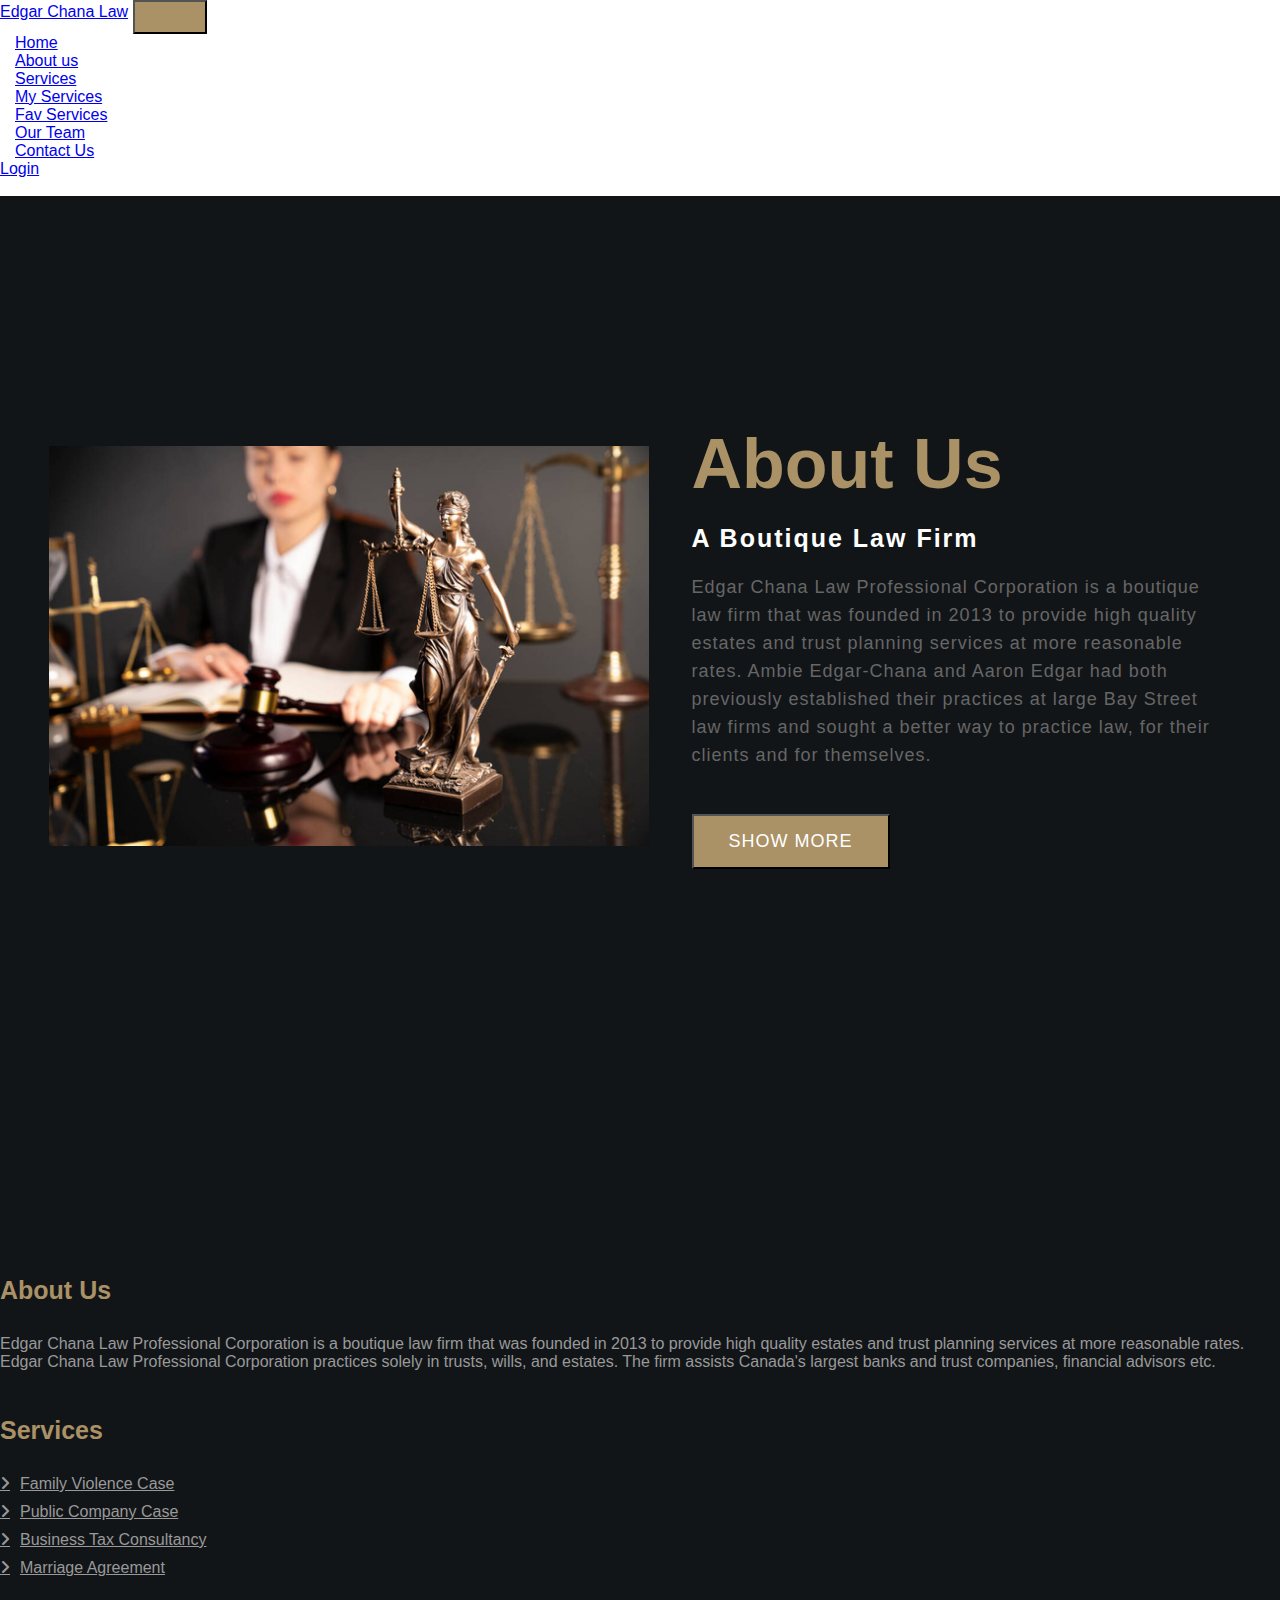
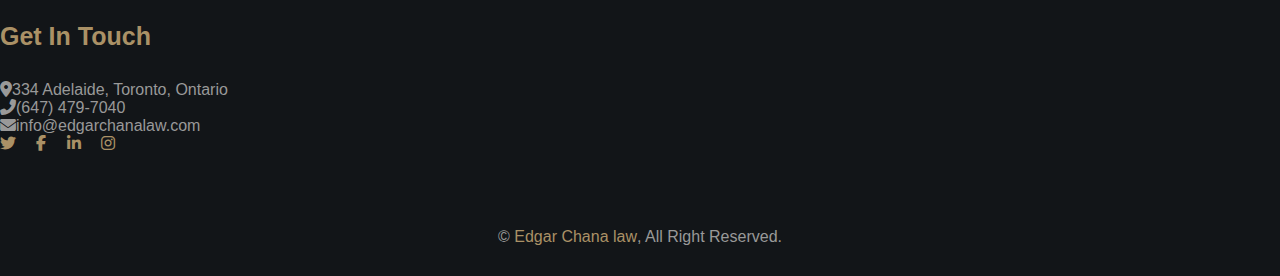
==== commit 6b378e24: "added button for about us page" ====
--- a/aboutus.html
+++ b/aboutus.html
@@ -55,11 +55,16 @@
                         <a class="nav-link" href="contact.html">Contact Us</a>
                     </li>
                 </ul>
-                <ul class="navbar-nav ms-auto mb-2 mb-lg-0">
-                    <li class="nav-but">
-                        <a class="btn btn-outline-light" href="#">Login</a>
+                <div id="loginButtons" class="navbar-nav ms-auto mb-2 mb-lg-0">
+                    <li class="nav-but" id="loginButton">
+                        <a class="btn btn-outline-light" href="login.html">Login</a>
                     </li>
-                </ul>
+                    <li> <p id="welcomeMessage" style="display: none;" >Welcome, <span id="welcomeName" style="display: none;"></span>!</p>
+                    </li>
+                    <li class="nav-but" id="logoutButton" style="display: none;">
+                        <a class="btn btn-outline-light" href="#" onclick="logout()">Logout</a>
+                    </li>        
+                </div>
             </div>
         </div>
     </nav>
@@ -80,9 +85,9 @@
                 </p>
                 <p class="hidden">
                     Edgar Chana Law Professional Corporation practices solely in trusts, wills, and estates. 
-                    The firm assists Canada’s largest banks and trust companies, financial advisors, financial planners, accountants, and their clients.
+                    The firm assists Canadas largest banks and trust companies, financial advisors, financial planners, accountants, and their clients.
                     Edgar Chana Law Professional Corporation practices solely in trusts, wills, and estates. 
-                    The firm assists Canada’s largest banks and trust companies, financial advisors, financial planners, accountants, and their clients.
+                    The firm assists Canadas largest banks and trust companies, financial advisors, financial planners, accountants, and their clients.
                 </p>
                 <button id="learn-more-btn">Show More</button>
             </div>
@@ -112,10 +117,10 @@
                         <div class="col-md-6 col-lg-6">
                             <div class="footer-link">
                                 <h2>Services </h2>
-                                <a href="#services">Estate Planning</a>
-                                <a href="#services">Probate Assistance</a>
-                                <a href="#services">Corporations Support</a>
-                                <a href="#services">Trust Planning Strategies</a>
+                                <a href="#services">Family Violence Case</a>
+                                <a href="#services">Public Company Case</a>
+                                <a href="#services">Business Tax Consultancy</a>
+                                <a href="#services">Marriage Agreement</a>
                             </div>
                         </div>
                         <div class="col-md-6 col-lg-6">
@@ -145,6 +150,15 @@
     </div>
 
     <script src="js/about-us.js"></script>
+    <script src="js/constants.js"></script>
+    <script src="js/utils.js"></script>
+    <script src="js/user.js"></script>
+    <script src="js/services.js"></script>
+    <script src="js/template-generator.js"></script>
+    <script src="js/event.js"></script>
+    <script src="js/local-storage.js"></script>
+    <script src="js/redirection.js"></script>
+    <script src="js/index.js"></script>
 </body>
 
 </html>